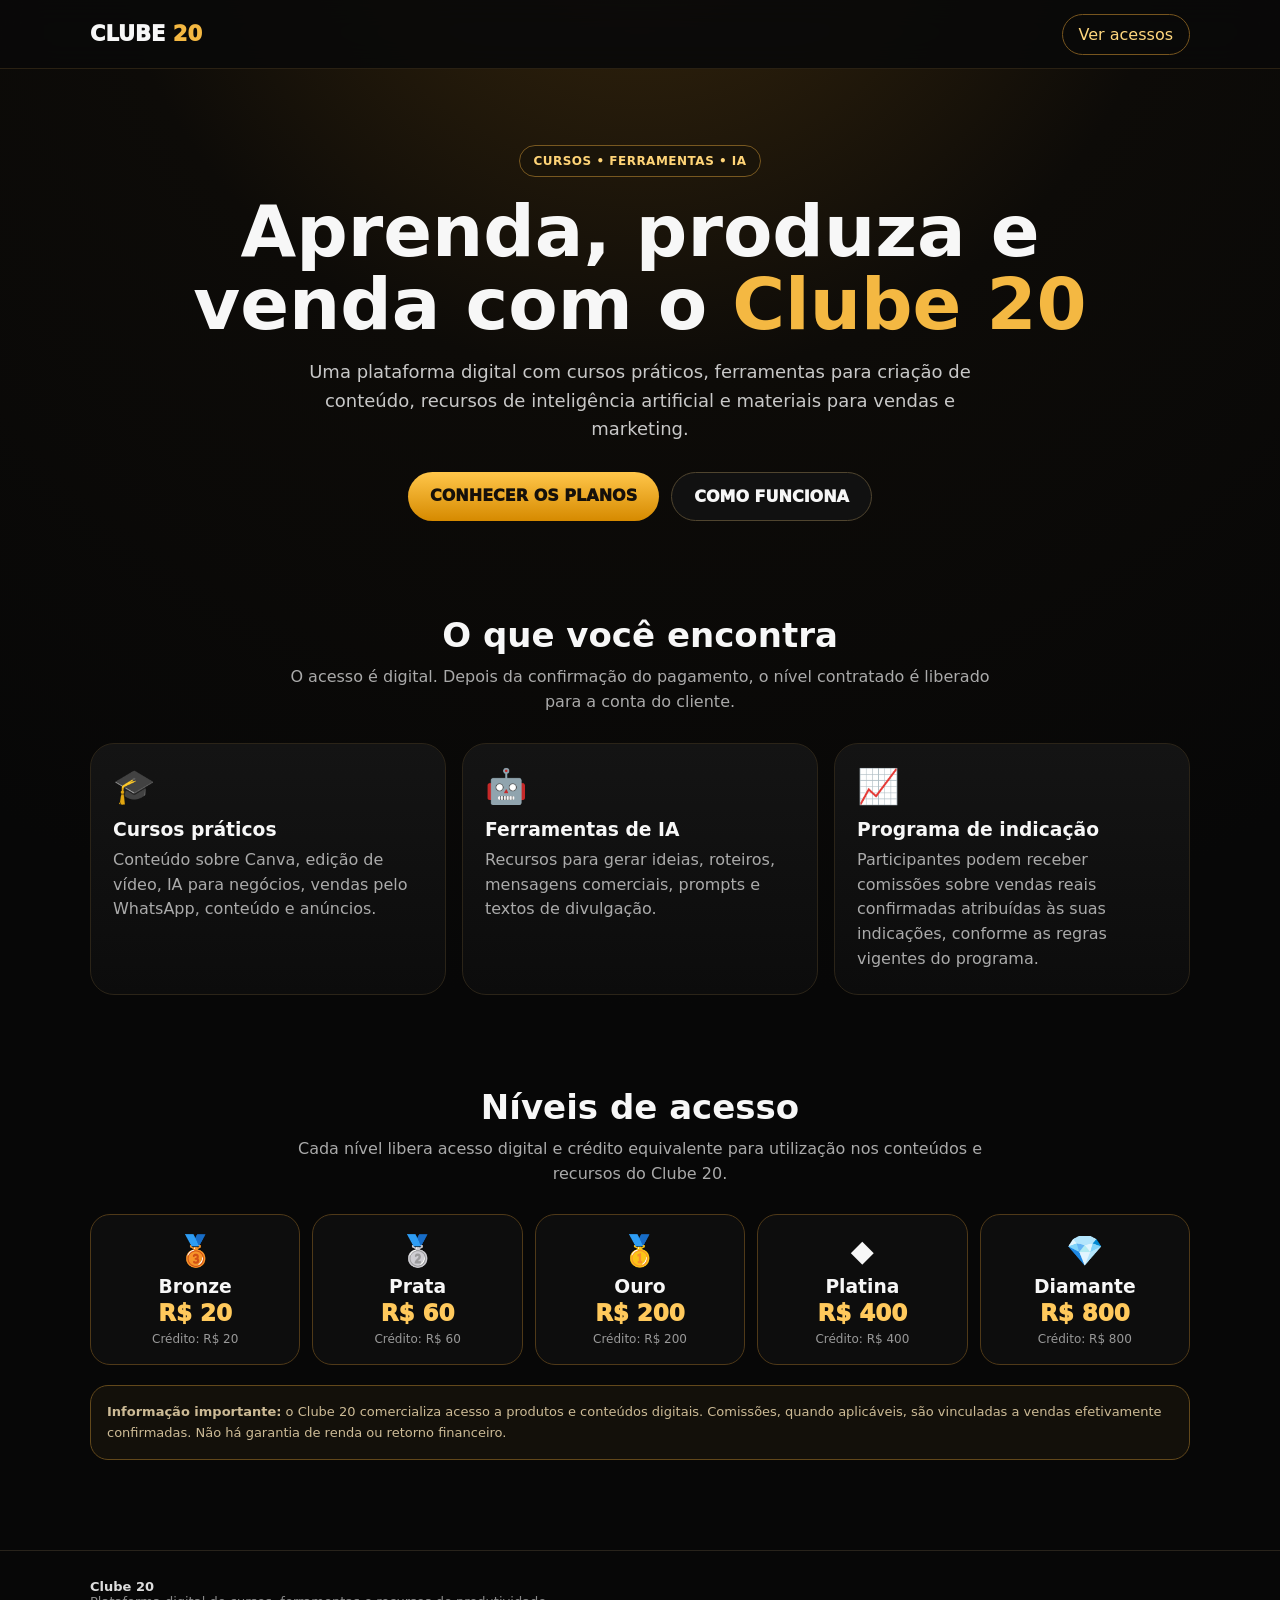
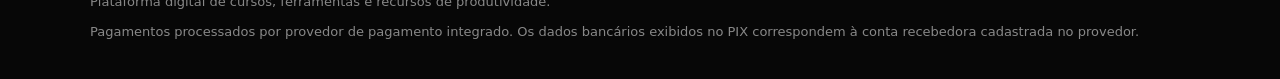
==== clube20/index.html @ 84fcedcd "Publica landing page do Clube 20" ====
<!doctype html>
<html lang="pt-BR">
<head>
<meta charset="utf-8">
<meta name="viewport" content="width=device-width,initial-scale=1">
<meta name="theme-color" content="#090909">
<title>Clube 20 — Cursos, ferramentas e IA</title>
<meta name="description" content="Clube 20: acesso digital a cursos, ferramentas de IA e recursos para vendas e marketing.">
<style>
:root{--bg:#070707;--card:#111;--gold:#f4b842;--gold2:#9a6112;--text:#f7f7f7;--muted:#aaa;--line:#2b2418}
*{box-sizing:border-box}html{scroll-behavior:smooth}body{margin:0;font-family:Inter,system-ui,-apple-system,Segoe UI,Roboto,sans-serif;background:radial-gradient(circle at 50% -10%,#3c2a0d 0,#0d0b08 28%,#070707 60%);color:var(--text)}
a{text-decoration:none;color:inherit}.wrap{width:min(1100px,92%);margin:auto}.nav{position:sticky;top:0;z-index:10;background:#090909e8;backdrop-filter:blur(14px);border-bottom:1px solid #2a2113}.navin{height:68px;display:flex;align-items:center;justify-content:space-between}.brand{font-weight:950;font-size:21px}.brand span{color:var(--gold)}.nav a.btn{padding:10px 16px;border:1px solid #77551e;border-radius:999px;color:#ffd77d}
.hero{padding:76px 0 48px;text-align:center}.tag{display:inline-block;border:1px solid #785820;background:#1a1409;color:#ffd477;padding:8px 13px;border-radius:999px;font-size:12px;font-weight:900;letter-spacing:.5px}.hero h1{font-size:clamp(40px,7vw,72px);line-height:1.02;margin:18px auto 16px;max-width:900px}.hero h1 span{color:var(--gold)}.hero p{max-width:720px;margin:auto;color:#c8c8c8;font-size:18px;line-height:1.6}.actions{display:flex;gap:12px;justify-content:center;flex-wrap:wrap;margin-top:28px}.primary,.secondary{padding:14px 22px;border-radius:999px;font-weight:950}.primary{background:linear-gradient(#ffc64a,#d68a00);color:#15100a}.secondary{border:1px solid #50452f;background:#111}
.grid{display:grid;grid-template-columns:repeat(3,1fr);gap:16px}.card{background:linear-gradient(180deg,#141414,#0c0c0c);border:1px solid var(--line);border-radius:24px;padding:22px}.card h3{margin:0 0 8px}.card p{margin:0;color:#aaa;line-height:1.55}.icon{font-size:34px;margin-bottom:13px}
.section{padding:46px 0}.section h2{text-align:center;font-size:34px;margin:0 0 10px}.lead{text-align:center;color:#aaa;max-width:720px;margin:0 auto 28px;line-height:1.55}
.levels{display:grid;grid-template-columns:repeat(5,1fr);gap:12px}.level{background:#0d0d0d;border:1px solid #4f3918;border-radius:20px;padding:18px;text-align:center}.level .medal{font-size:30px}.level h3{margin:8px 0 3px}.price{color:#ffc95c;font-size:23px;font-weight:950}.small{font-size:12px;color:#999;margin-top:6px}
.notice{margin-top:20px;background:#13100a;border:1px solid #62481b;border-radius:18px;padding:16px;color:#cdbb96;line-height:1.55;font-size:13px}
.footer{border-top:1px solid #28231b;margin-top:44px;padding:28px 0 40px;color:#888;font-size:13px}.footer strong{color:#ddd}
@media(max-width:850px){.grid{grid-template-columns:1fr}.levels{grid-template-columns:1fr 1fr}.level:last-child{grid-column:1/-1}.hero{padding-top:52px}.navin{height:60px}}
</style>
</head>
<body>
<header class="nav">
  <div class="wrap navin">
    <div class="brand">CLUBE <span>20</span></div>
    <a class="btn" href="#planos">Ver acessos</a>
  </div>
</header>

<main>
<section class="hero">
  <div class="wrap">
    <div class="tag">CURSOS • FERRAMENTAS • IA</div>
    <h1>Aprenda, produza e venda com o <span>Clube 20</span></h1>
    <p>Uma plataforma digital com cursos práticos, ferramentas para criação de conteúdo, recursos de inteligência artificial e materiais para vendas e marketing.</p>
    <div class="actions">
      <a class="primary" href="#planos">CONHECER OS PLANOS</a>
      <a class="secondary" href="#como-funciona">COMO FUNCIONA</a>
    </div>
  </div>
</section>

<section class="section" id="como-funciona">
  <div class="wrap">
    <h2>O que você encontra</h2>
    <p class="lead">O acesso é digital. Depois da confirmação do pagamento, o nível contratado é liberado para a conta do cliente.</p>
    <div class="grid">
      <div class="card"><div class="icon">🎓</div><h3>Cursos práticos</h3><p>Conteúdo sobre Canva, edição de vídeo, IA para negócios, vendas pelo WhatsApp, conteúdo e anúncios.</p></div>
      <div class="card"><div class="icon">🤖</div><h3>Ferramentas de IA</h3><p>Recursos para gerar ideias, roteiros, mensagens comerciais, prompts e textos de divulgação.</p></div>
      <div class="card"><div class="icon">📈</div><h3>Programa de indicação</h3><p>Participantes podem receber comissões sobre vendas reais confirmadas atribuídas às suas indicações, conforme as regras vigentes do programa.</p></div>
    </div>
  </div>
</section>

<section class="section" id="planos">
  <div class="wrap">
    <h2>Níveis de acesso</h2>
    <p class="lead">Cada nível libera acesso digital e crédito equivalente para utilização nos conteúdos e recursos do Clube 20.</p>
    <div class="levels">
      <div class="level"><div class="medal">🥉</div><h3>Bronze</h3><div class="price">R$ 20</div><div class="small">Crédito: R$ 20</div></div>
      <div class="level"><div class="medal">🥈</div><h3>Prata</h3><div class="price">R$ 60</div><div class="small">Crédito: R$ 60</div></div>
      <div class="level"><div class="medal">🥇</div><h3>Ouro</h3><div class="price">R$ 200</div><div class="small">Crédito: R$ 200</div></div>
      <div class="level"><div class="medal">◆</div><h3>Platina</h3><div class="price">R$ 400</div><div class="small">Crédito: R$ 400</div></div>
      <div class="level"><div class="medal">💎</div><h3>Diamante</h3><div class="price">R$ 800</div><div class="small">Crédito: R$ 800</div></div>
    </div>
    <div class="notice"><strong>Informação importante:</strong> o Clube 20 comercializa acesso a produtos e conteúdos digitais. Comissões, quando aplicáveis, são vinculadas a vendas efetivamente confirmadas. Não há garantia de renda ou retorno financeiro.</div>
  </div>
</section>
</main>

<footer class="footer">
  <div class="wrap">
    <strong>Clube 20</strong><br>
    Plataforma digital de cursos, ferramentas e recursos de produtividade.<br><br>
    Pagamentos processados por provedor de pagamento integrado. Os dados bancários exibidos no PIX correspondem à conta recebedora cadastrada no provedor.
  </div>
</footer>
</body>
</html>
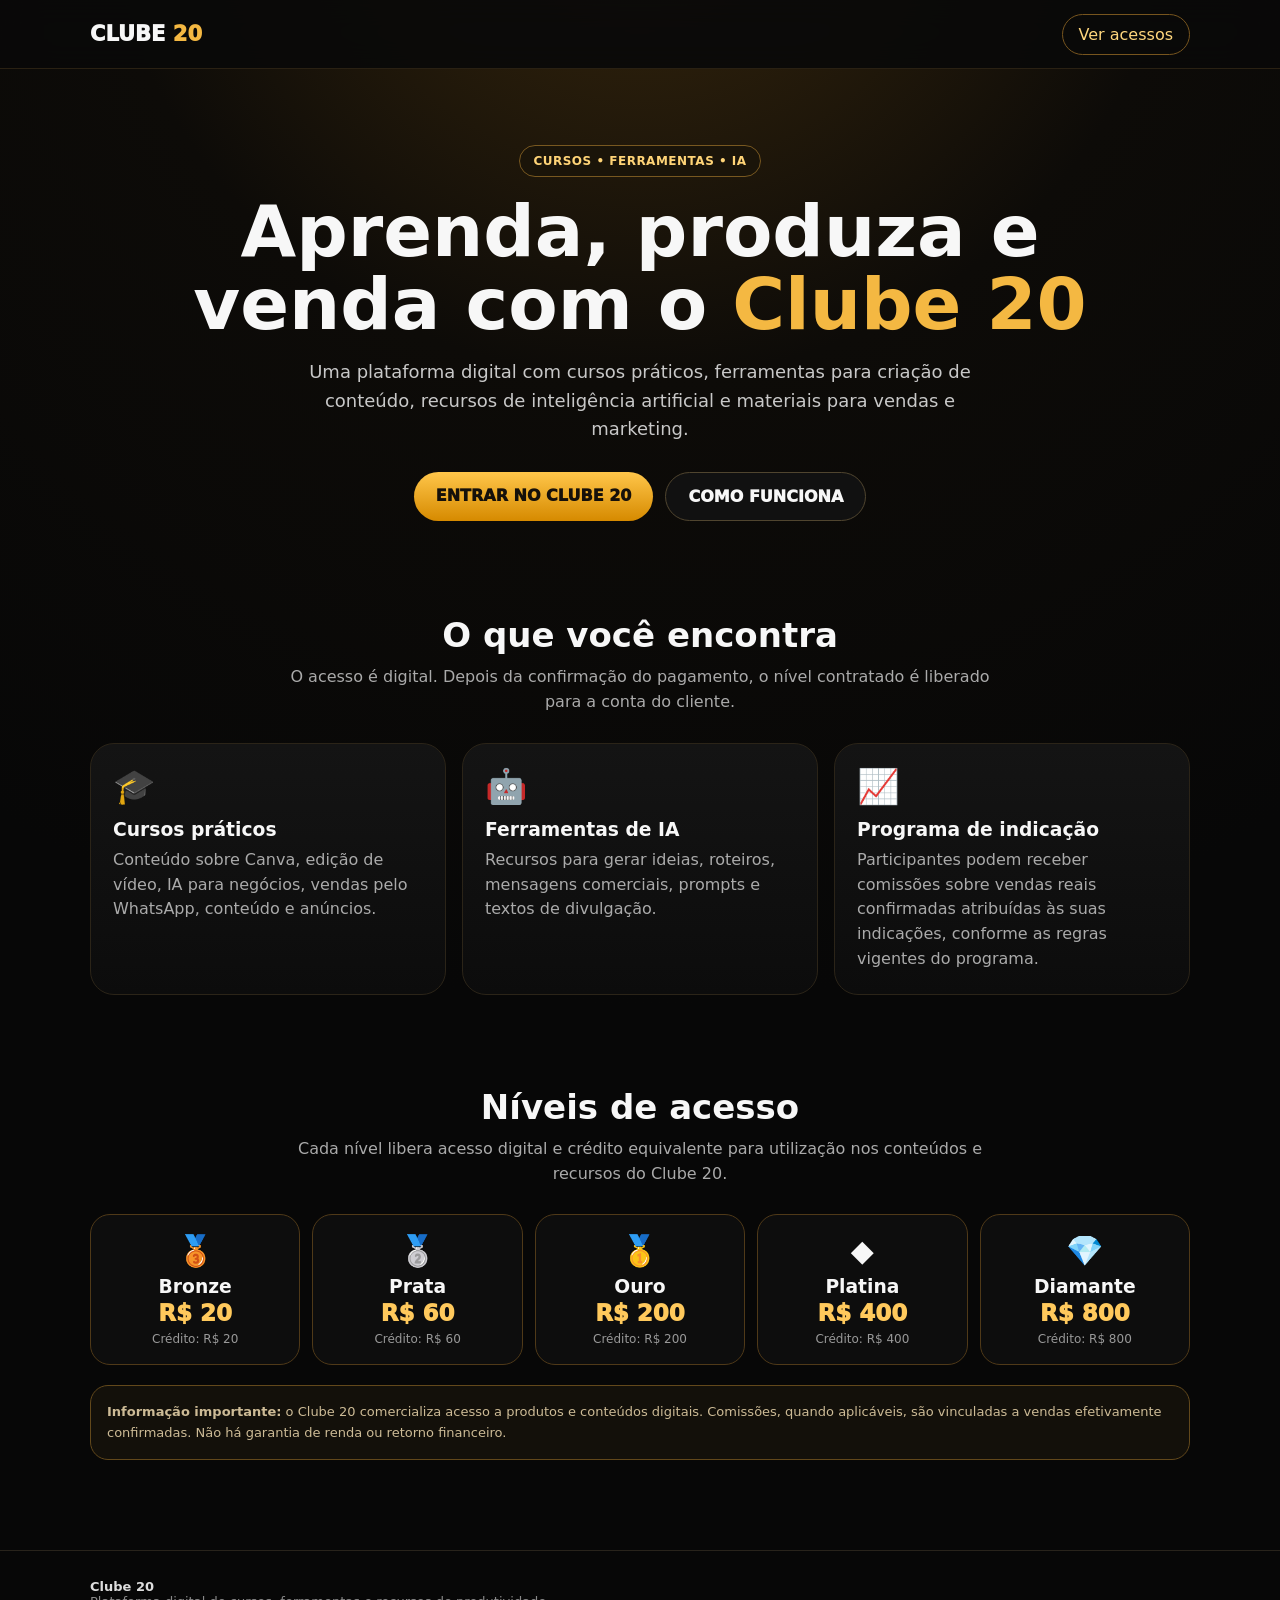
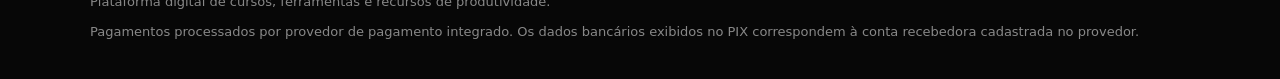
==== commit eca565c1: "Liga landing page ao app do Clube 20" ====
--- a/clube20/index.html
+++ b/clube20/index.html
@@ -34,7 +34,7 @@
     <h1>Aprenda, produza e venda com o <span>Clube 20</span></h1>
     <p>Uma plataforma digital com cursos práticos, ferramentas para criação de conteúdo, recursos de inteligência artificial e materiais para vendas e marketing.</p>
     <div class="actions">
-      <a class="primary" href="#planos">CONHECER OS PLANOS</a>
+      <a class="primary" href="./app/">ENTRAR NO CLUBE 20</a>
       <a class="secondary" href="#como-funciona">COMO FUNCIONA</a>
     </div>
   </div>
